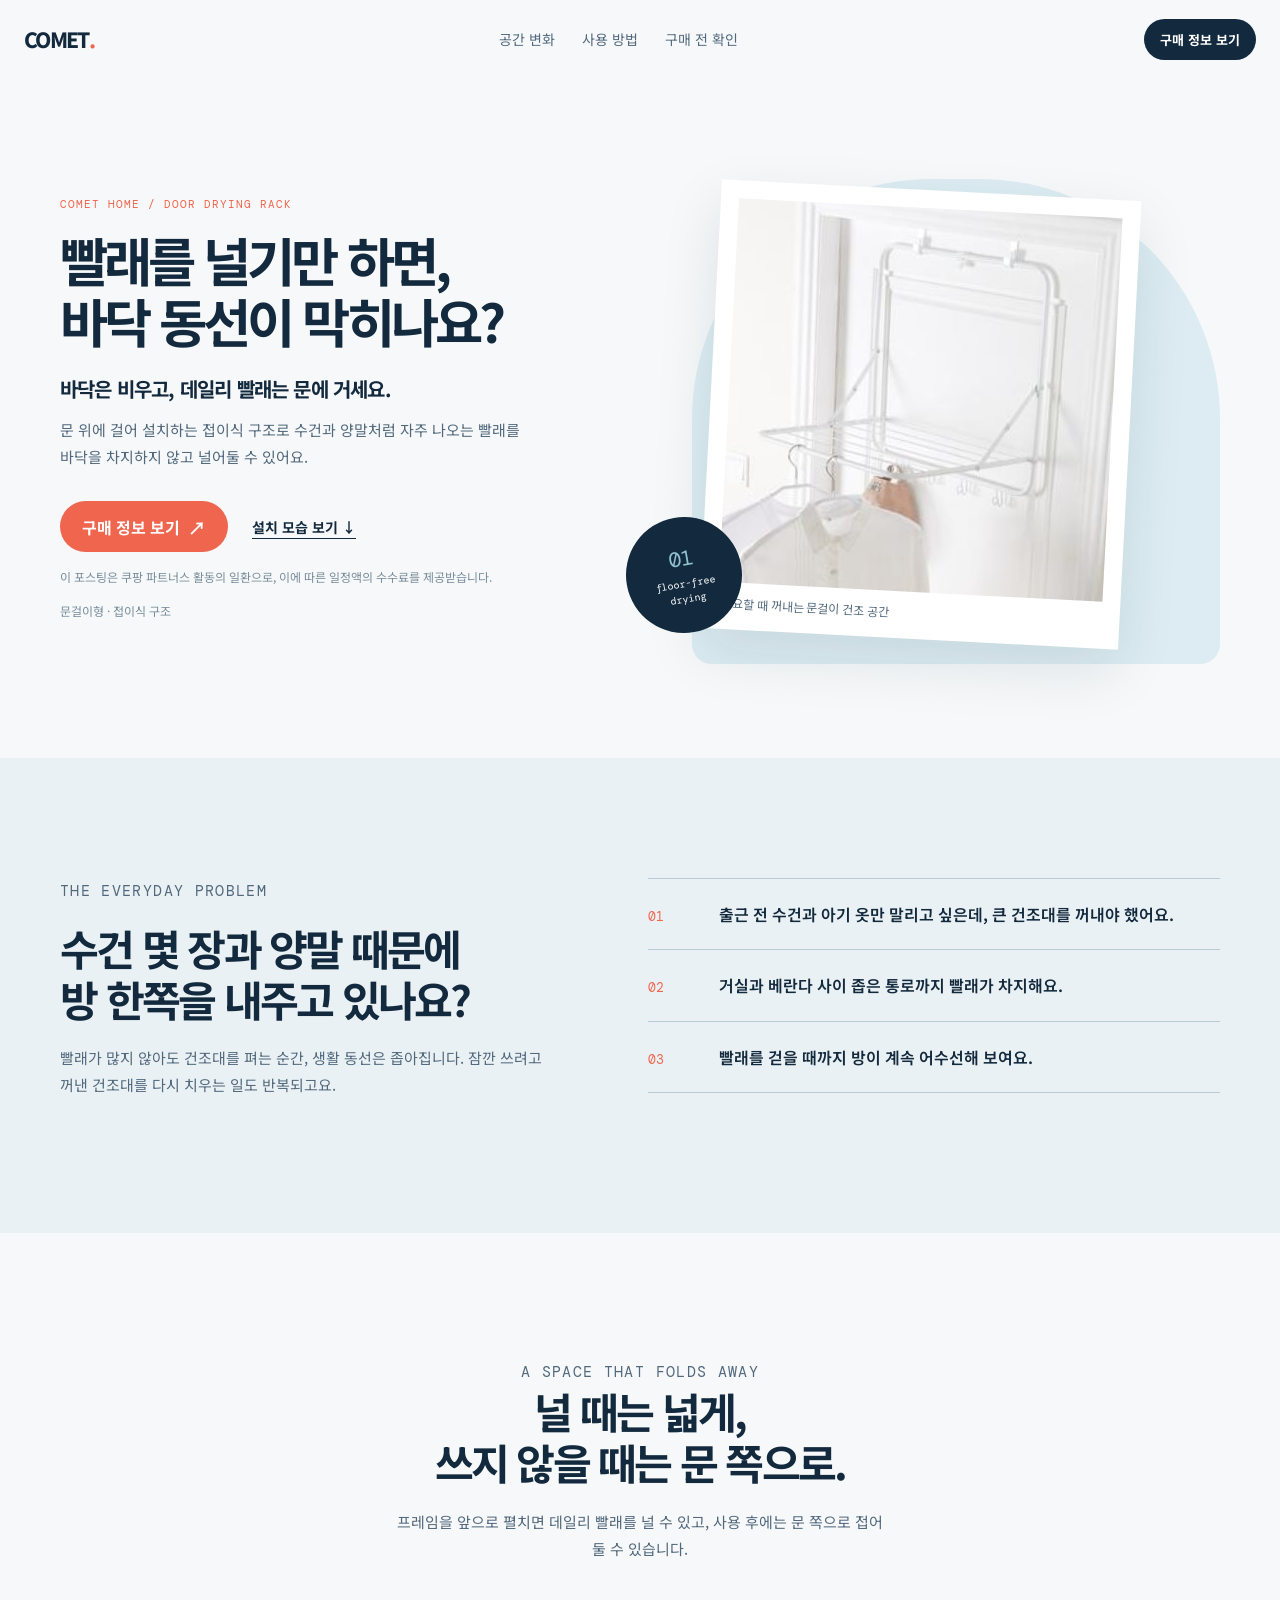
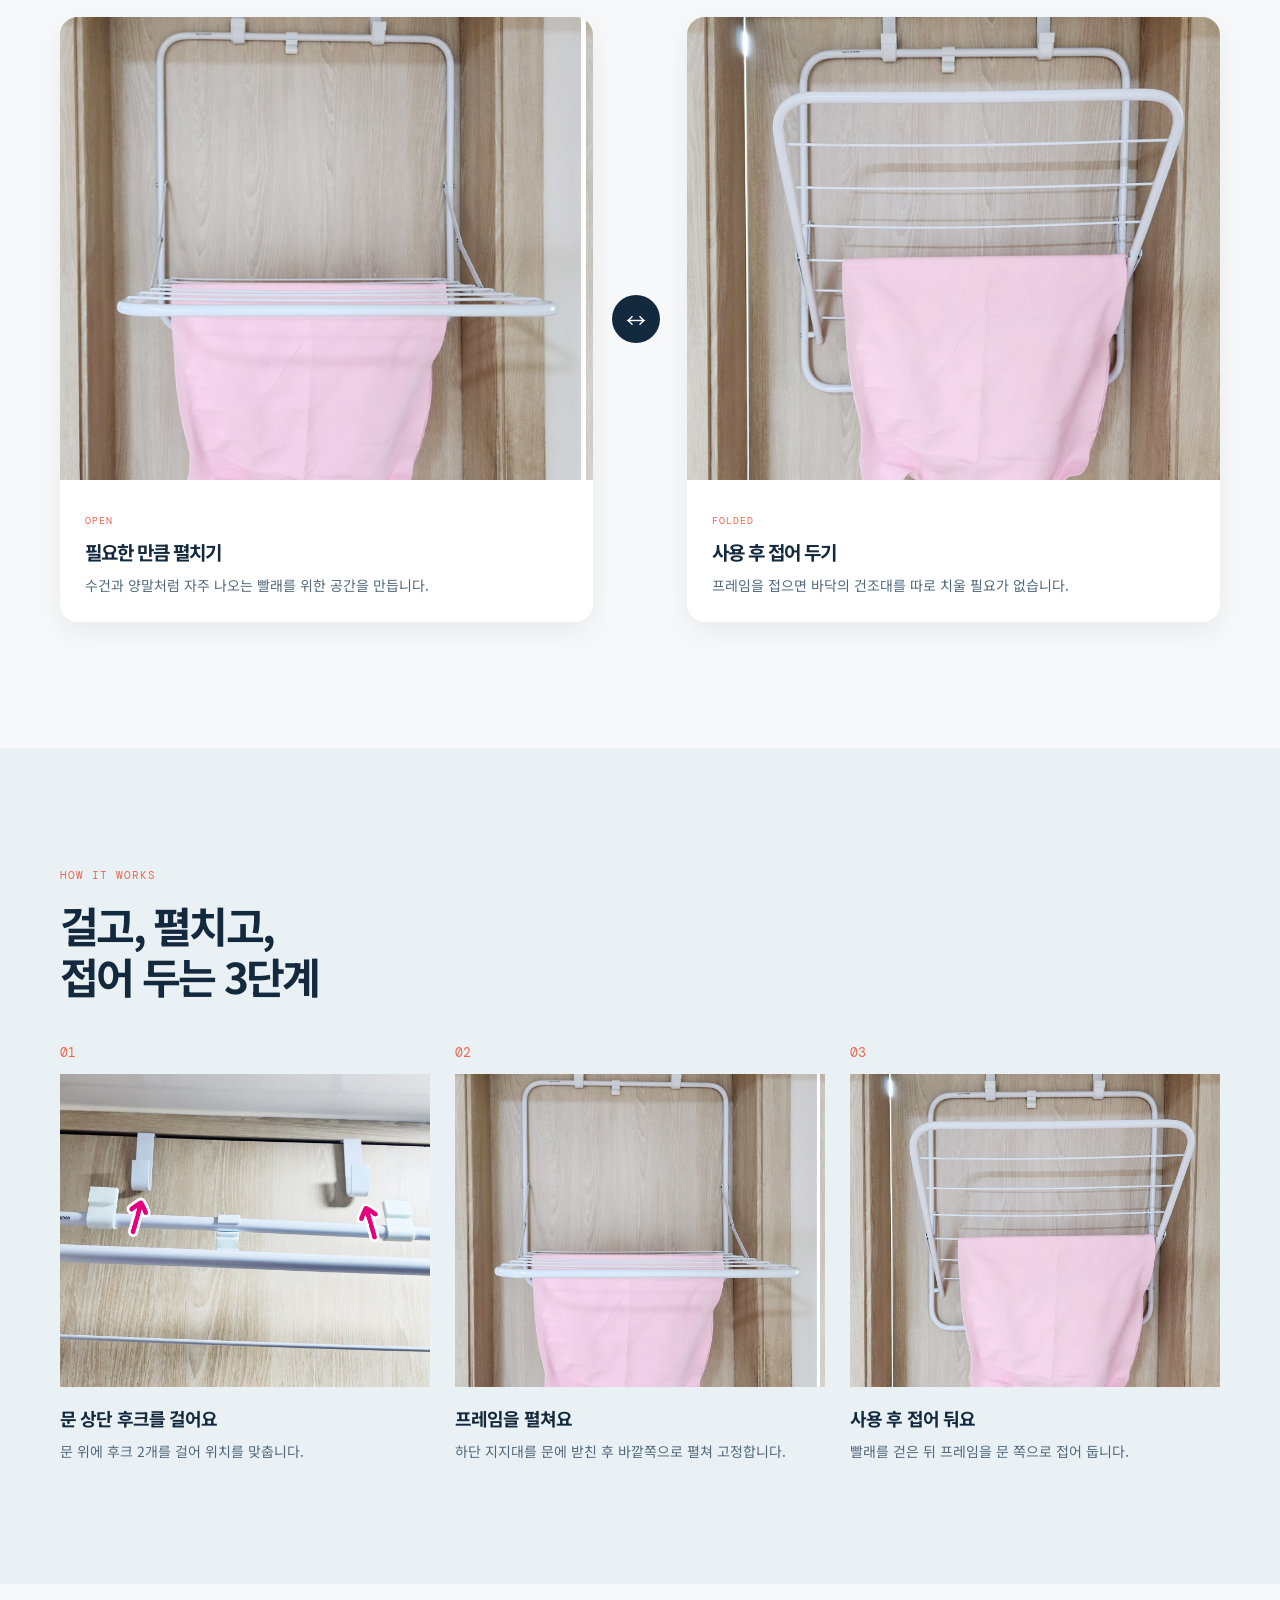
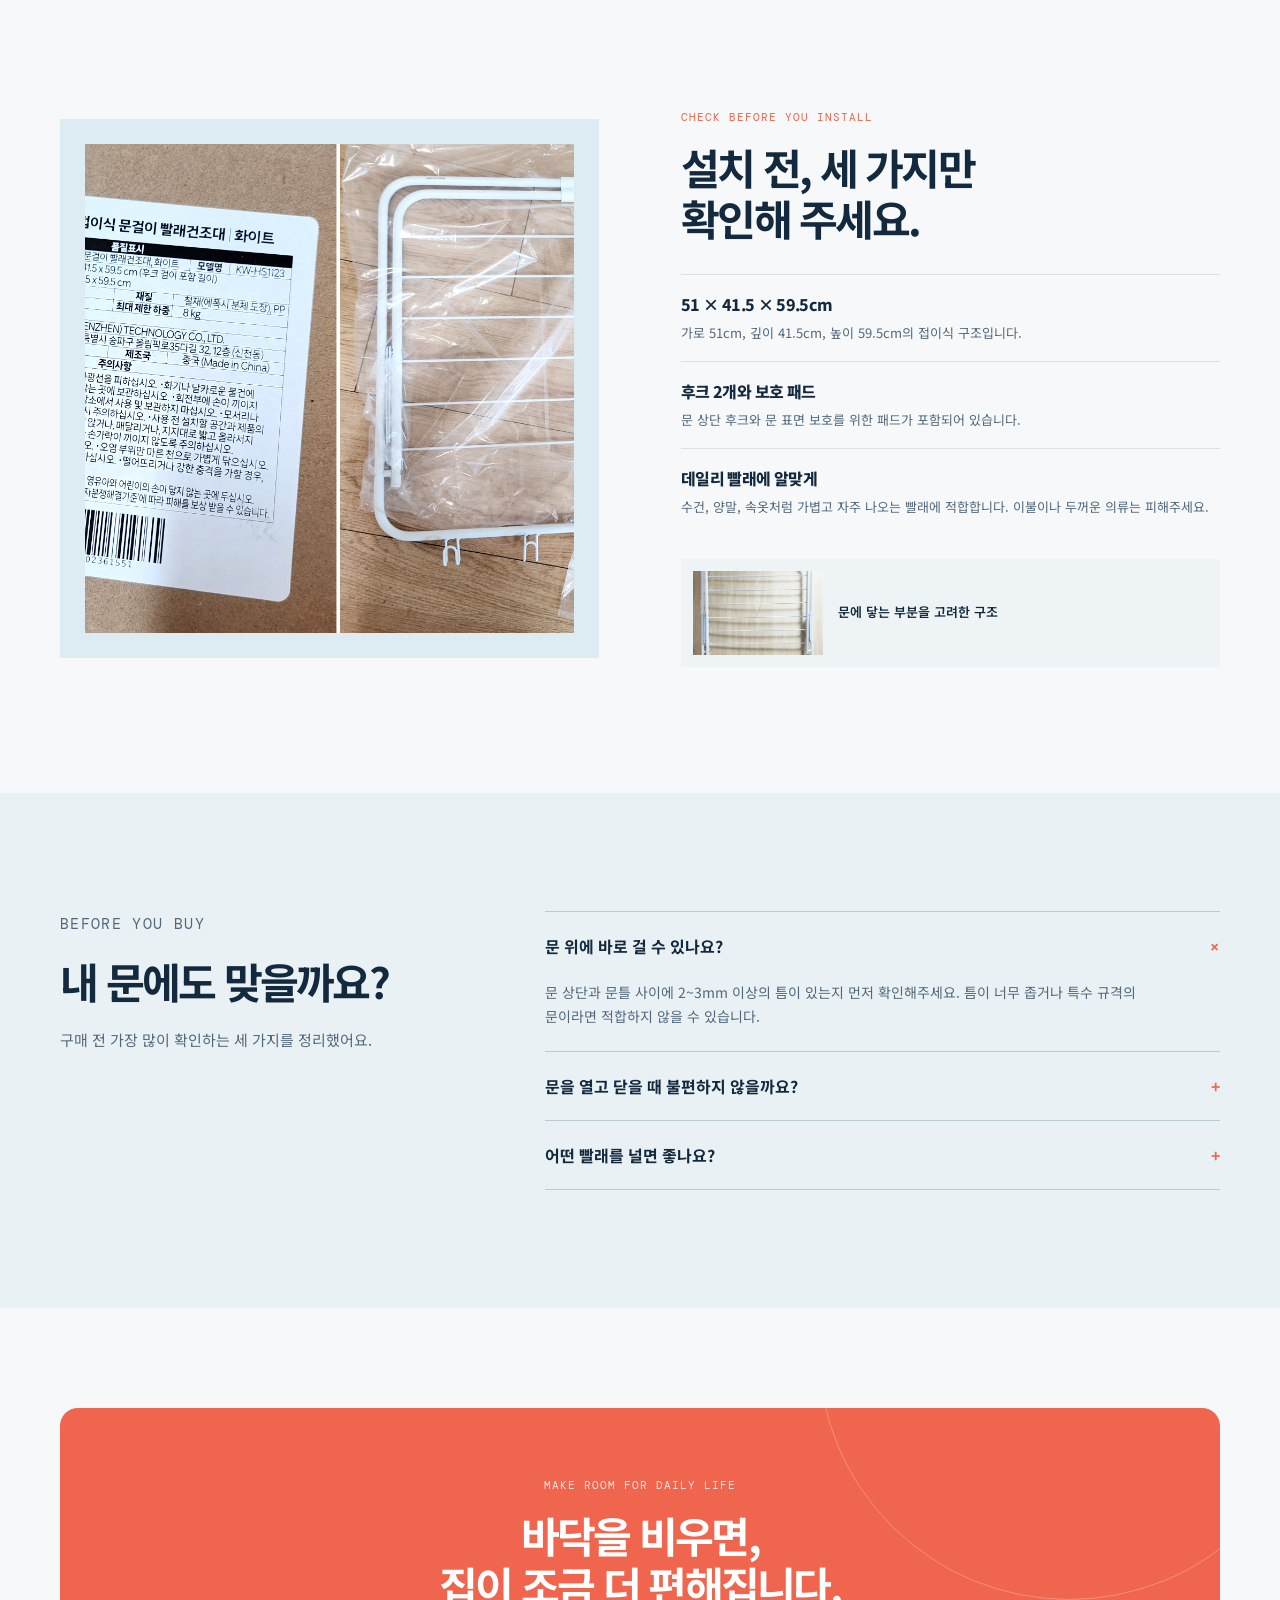
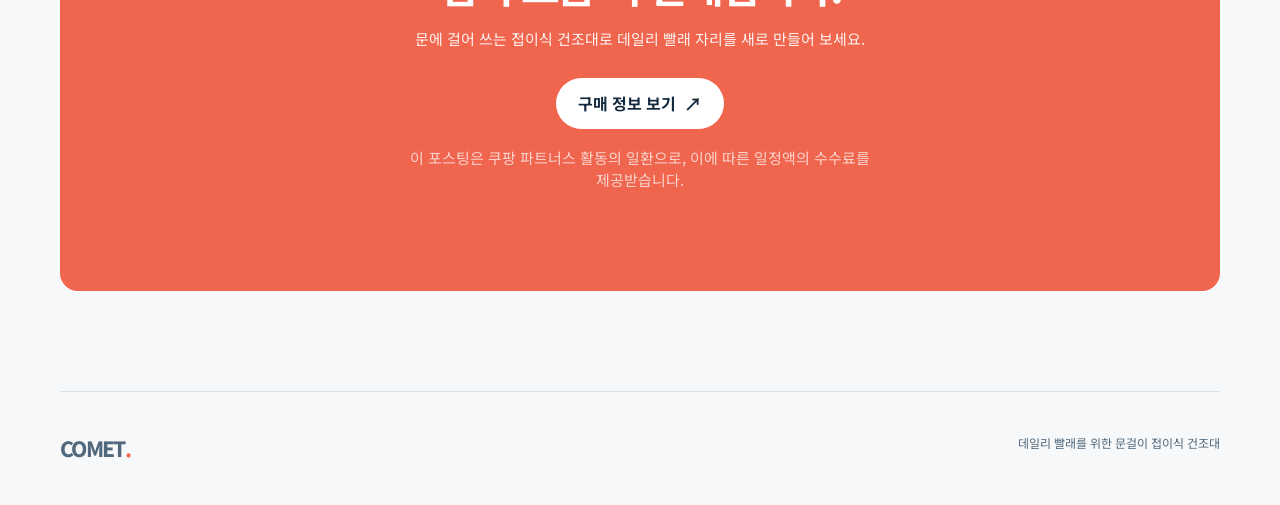
==== landing-page/index.html @ c82571a5 "Add files via upload" ====
<!doctype html>
<html lang="ko">
<head>
  <meta charset="utf-8">
  <meta name="viewport" content="width=device-width, initial-scale=1">
  <meta name="description" content="문에 걸어 바닥을 비우는 접이식 빨래건조대 소개 페이지">
  <title>COMET | 접이식 문걸이 빨래건조대</title>
  <link rel="preload" as="image" href="assets/product1-image1.png">
  <link rel="stylesheet" href="styles.css">
</head>
<body id="top">
  <a class="skip-link" href="#main">본문으로 건너뛰기</a>
  <header class="site-header">
    <a class="brand" href="#top" aria-label="COMET 첫 화면">COMET<span>.</span></a>
    <nav aria-label="페이지 탐색">
      <a href="#space-proof">공간 변화</a>
      <a href="#how-it-works">사용 방법</a>
      <a href="#faq">구매 전 확인</a>
    </nav>
    <button class="header-cta cta-btn" type="button" data-cta-location="header">구매 정보 보기</button>
  </header>

  <main id="main">
    <section class="hero section-shell" id="hero">
      <div class="hero-copy reveal">
        <p class="eyebrow">COMET HOME / DOOR DRYING RACK</p>
        <h1>빨래를 널기만 하면,<br>바닥 동선이 막히나요?</h1>
        <p class="hero-lead">바닥은 비우고, 데일리 빨래는 문에 거세요.</p>
        <p class="hero-description">문 위에 걸어 설치하는 접이식 구조로 수건과 양말처럼 자주 나오는 빨래를 바닥을 차지하지 않고 널어둘 수 있어요.</p>
        <div class="hero-actions">
          <a id="hero-cta" class="button button-primary cta-btn" href="https://www.coupang.com/vp/products/7745976872?vendorItemId=87919782252" target="_blank" rel="noopener sponsored" data-cta-location="hero">구매 정보 보기 <span aria-hidden="true">↗</span></a>
          <a class="text-link" href="#space-proof">설치 모습 보기 <span aria-hidden="true">↓</span></a>
        </div>
        <p class="partners-disclosure">이 포스팅은 쿠팡 파트너스 활동의 일환으로, 이에 따른 일정액의 수수료를 제공받습니다.</p>
        <p class="micro-note">문걸이형 · 접이식 구조</p>
      </div>
      <div class="hero-visual reveal reveal-delay">
        <div class="hero-arch"></div>
        <figure class="product-figure">
          <img src="assets/product1-image1.png" alt="문 위에 걸어 설치한 흰색 접이식 빨래건조대" data-fallback>
          <figcaption>필요할 때 꺼내는 문걸이 건조 공간</figcaption>
        </figure>
        <div class="visual-stamp"><span>01</span> floor-free<br>drying</div>
      </div>
    </section>

    <section class="pain-section" id="pain">
      <div class="section-shell pain-layout">
        <div class="pain-intro reveal">
          <p class="eyebrow">THE EVERYDAY PROBLEM</p>
          <h2>수건 몇 장과 양말 때문에<br>방 한쪽을 내주고 있나요?</h2>
          <p>빨래가 많지 않아도 건조대를 펴는 순간, 생활 동선은 좁아집니다. 잠깐 쓰려고 꺼낸 건조대를 다시 치우는 일도 반복되고요.</p>
        </div>
        <div class="pain-list reveal reveal-delay">
          <article><span>01</span><p>출근 전 수건과 아기 옷만 말리고 싶은데, 큰 건조대를 꺼내야 했어요.</p></article>
          <article><span>02</span><p>거실과 베란다 사이 좁은 통로까지 빨래가 차지해요.</p></article>
          <article><span>03</span><p>빨래를 걷을 때까지 방이 계속 어수선해 보여요.</p></article>
        </div>
      </div>
    </section>

    <section class="proof-section section-shell" id="space-proof">
      <div class="centered-heading reveal">
        <p class="eyebrow">A SPACE THAT FOLDS AWAY</p>
        <h2>널 때는 넓게,<br>쓰지 않을 때는 문 쪽으로.</h2>
        <p>프레임을 앞으로 펼치면 데일리 빨래를 널 수 있고, 사용 후에는 문 쪽으로 접어 둘 수 있습니다.</p>
      </div>
      <div class="comparison-grid">
        <article class="comparison-card reveal">
          <div class="crop-frame crop-left"><img src="assets/product1-detail-content2.png" alt="문에 설치한 건조대를 앞으로 펼친 모습" data-fallback></div>
          <div class="comparison-copy"><span>OPEN</span><h3>필요한 만큼 펼치기</h3><p>수건과 양말처럼 자주 나오는 빨래를 위한 공간을 만듭니다.</p></div>
        </article>
        <div class="comparison-mark" aria-hidden="true">↔</div>
        <article class="comparison-card reveal reveal-delay">
          <div class="crop-frame crop-right"><img src="assets/product1-detail-content2.png" alt="문 쪽으로 접어 둔 건조대 모습" data-fallback></div>
          <div class="comparison-copy"><span>FOLDED</span><h3>사용 후 접어 두기</h3><p>프레임을 접으면 바닥의 건조대를 따로 치울 필요가 없습니다.</p></div>
        </article>
      </div>
    </section>

    <section class="steps-section" id="how-it-works">
      <div class="section-shell">
        <div class="steps-heading reveal"><p class="eyebrow">HOW IT WORKS</p><h2>걸고, 펼치고,<br>접어 두는 3단계</h2></div>
        <div class="steps-grid">
          <article class="step reveal"><span class="step-number">01</span><div class="step-image crop-hook"><img src="assets/product1-detail-content3.png" alt="문 상단에 거는 건조대 후크" data-fallback></div><h3>문 상단 후크를 걸어요</h3><p>문 위에 후크 2개를 걸어 위치를 맞춥니다.</p></article>
          <article class="step reveal reveal-delay"><span class="step-number">02</span><div class="step-image crop-left"><img src="assets/product1-detail-content2.png" alt="밖으로 펼친 건조대 프레임" data-fallback></div><h3>프레임을 펼쳐요</h3><p>하단 지지대를 문에 받친 후 바깥쪽으로 펼쳐 고정합니다.</p></article>
          <article class="step reveal reveal-delay-2"><span class="step-number">03</span><div class="step-image crop-right"><img src="assets/product1-detail-content2.png" alt="문 쪽으로 접어 둔 건조대 프레임" data-fallback></div><h3>사용 후 접어 둬요</h3><p>빨래를 걷은 뒤 프레임을 문 쪽으로 접어 둡니다.</p></article>
        </div>
      </div>
    </section>

    <section class="spec-section section-shell" id="spec-proof">
      <div class="spec-image reveal"><img src="assets/product1-detail-content1.png" alt="접이식 문걸이 건조대 본체와 구성품" data-fallback></div>
      <div class="spec-content reveal reveal-delay">
        <p class="eyebrow">CHECK BEFORE YOU INSTALL</p>
        <h2>설치 전, 세 가지만<br>확인해 주세요.</h2>
        <dl>
          <div><dt>51 × 41.5 × 59.5cm</dt><dd>가로 51cm, 깊이 41.5cm, 높이 59.5cm의 접이식 구조입니다.</dd></div>
          <div><dt>후크 2개와 보호 패드</dt><dd>문 상단 후크와 문 표면 보호를 위한 패드가 포함되어 있습니다.</dd></div>
          <div><dt>데일리 빨래에 알맞게</dt><dd>수건, 양말, 속옷처럼 가볍고 자주 나오는 빨래에 적합합니다. 이불이나 두꺼운 의류는 피해주세요.</dd></div>
        </dl>
        <div class="spec-detail"><img src="assets/product1-detail-content4.png" alt="건조대 프레임과 하단 지지대 상세" data-fallback><span>문에 닿는 부분을 고려한 구조</span></div>
      </div>
    </section>

    <section class="faq-section" id="faq">
      <div class="section-shell faq-layout">
        <div class="faq-intro reveal"><p class="eyebrow">BEFORE YOU BUY</p><h2>내 문에도 맞을까요?</h2><p>구매 전 가장 많이 확인하는 세 가지를 정리했어요.</p></div>
        <div class="accordion reveal reveal-delay">
          <details open><summary>문 위에 바로 걸 수 있나요?<span aria-hidden="true">+</span></summary><p>문 상단과 문틀 사이에 2~3mm 이상의 틈이 있는지 먼저 확인해주세요. 틈이 너무 좁거나 특수 규격의 문이라면 적합하지 않을 수 있습니다.</p></details>
          <details><summary>문을 열고 닫을 때 불편하지 않을까요?<span aria-hidden="true">+</span></summary><p>보호 패드가 포함되어 있지만, 빨래를 널어 둔 상태에서 문을 세게 여닫는 환경에는 권장하지 않습니다.</p></details>
          <details><summary>어떤 빨래를 널면 좋나요?<span aria-hidden="true">+</span></summary><p>수건, 양말, 속옷처럼 가볍고 매일 나오는 빨래에 알맞습니다. 무거운 이불이나 두꺼운 의류에는 사용하지 마세요.</p></details>
        </div>
      </div>
    </section>

    <section class="final-section section-shell">
      <div class="final-card reveal">
        <p class="eyebrow">MAKE ROOM FOR DAILY LIFE</p>
        <h2>바닥을 비우면,<br>집이 조금 더 편해집니다.</h2>
        <p>문에 걸어 쓰는 접이식 건조대로 데일리 빨래 자리를 새로 만들어 보세요.</p>
        <a id="final-cta" class="button button-light cta-btn" href="https://www.coupang.com/vp/products/7745976872?vendorItemId=87919782252" target="_blank" rel="noopener sponsored" data-cta-location="final">구매 정보 보기 <span aria-hidden="true">↗</span></a>
        <p class="partners-disclosure partners-disclosure-light">이 포스팅은 쿠팡 파트너스 활동의 일환으로, 이에 따른 일정액의 수수료를 제공받습니다.</p>
      </div>
    </section>
  </main>
  <footer><a class="brand" href="#top">COMET<span>.</span></a><p>데일리 빨래를 위한 문걸이 접이식 건조대</p></footer>
  <div id="toast" class="toast" role="status" aria-live="polite">아직 준비 중입니다.</div>
  <script src="script.js"></script>
</body>
</html>
---- landing-page/styles.css ----
@import url('https://fonts.googleapis.com/css2?family=DM+Mono&family=Noto+Sans+KR:wght@400;500;600;700;800&display=swap');

:root { --ink:#13293d; --muted:#52697d; --paper:#f6f8f9; --white:#fff; --blue:#dcecf2; --line:#d7e1e6; --coral:#ef654d; --radius:18px; --shadow:0 22px 58px rgba(19,41,61,.10); }
* { box-sizing:border-box; }
html { scroll-behavior:smooth; }
body { margin:0; background:var(--paper); color:var(--ink); font-family:'Noto Sans KR',system-ui,sans-serif; word-break:keep-all; }
img { display:block; width:100%; }
a { color:inherit; text-decoration:none; } button { font:inherit; cursor:pointer; } .section-shell { width:min(1160px,calc(100% - 48px)); margin:auto; }
.skip-link { position:absolute; left:12px; top:-48px; z-index:20; background:var(--ink); color:#fff; padding:10px 14px; border-radius:8px; } .skip-link:focus { top:12px; }
.site-header { height:78px; width:min(1280px,calc(100% - 48px)); margin:auto; display:flex; align-items:center; justify-content:space-between; gap:24px; }
.brand { font-weight:800; letter-spacing:-.08em; font-size:21px; } .brand span { color:var(--coral); } nav { display:flex; gap:27px; font-size:14px; color:var(--muted); } nav a:hover,.text-link:hover { color:var(--coral); }
.header-cta { background:var(--ink); border:0; color:white; padding:11px 16px; border-radius:999px; font-size:13px; font-weight:700; }
.hero { min-height:680px; padding:76px 0 84px; display:grid; grid-template-columns:.9fr 1.1fr; align-items:center; gap:70px; }
.eyebrow { color:var(--coral); font:11px 'DM Mono',monospace; letter-spacing:.09em; margin:0 0 18px; } h1,h2,h3,p { margin-top:0; } h1 { letter-spacing:-.075em; font-size:clamp(39px,4.1vw,63px); line-height:1.16; margin-bottom:24px; } h2 { font-size:clamp(31px,3.3vw,49px); letter-spacing:-.065em; line-height:1.2; margin-bottom:20px; } .hero-lead { font-size:20px; font-weight:700; letter-spacing:-.04em; margin-bottom:13px; } .hero-description,.pain-intro>p,.centered-heading>p,.faq-intro>p { color:var(--muted); font-size:15px; line-height:1.8; max-width:500px; }
.hero-actions { margin-top:31px; display:flex; align-items:center; gap:24px; } .button { min-height:51px; padding:0 22px; border-radius:999px; font-weight:700; border:0; transition:transform .2s,background .2s; display:inline-flex; align-items:center; justify-content:center; } .button:hover,.header-cta:hover { transform:translateY(-2px); } .button:active,.header-cta:active { transform:translateY(1px); } .button-primary { background:var(--coral); color:#fff; } .button span { margin-left:8px; font-size:18px; } .text-link { font-size:14px; font-weight:700; text-decoration:underline; text-underline-offset:5px; } .partners-disclosure { color:#788d9b; font-size:12px; line-height:1.5; margin:16px 0 0; } .partners-disclosure-light { color:rgba(255,255,255,0.78); margin:18px auto 0; max-width:480px; } .micro-note { color:#788d9b; margin-top:16px; font-size:12px; }
.hero-visual { position:relative; min-height:500px; display:flex; align-items:center; justify-content:center; } .hero-arch { position:absolute; inset:15px 0 0 12%; border-radius:240px 240px 20px 20px; background:var(--blue); } .product-figure { position:relative; z-index:1; width:min(420px,78%); margin:0; padding:18px; background:white; box-shadow:var(--shadow); transform:rotate(3deg); } .product-figure img { aspect-ratio:1; object-fit:cover; } figcaption { padding:12px 3px 0; font-size:12px; color:var(--muted); } .visual-stamp { position:absolute; z-index:2; bottom:31px; left:1%; width:116px; height:116px; border-radius:50%; background:var(--ink); color:white; display:grid; place-content:center; text-align:center; font:10px/1.5 'DM Mono',monospace; transform:rotate(-10deg); } .visual-stamp span { color:#91c3d3; font-size:21px; }
.pain-section,.steps-section,.faq-section { background:#eaf1f4; } .pain-layout { padding:120px 0; display:grid; grid-template-columns:.95fr 1.05fr; gap:70px; align-items:start; } .pain-list { border-top:1px solid #b8cbd5; } .pain-list article { border-bottom:1px solid #b8cbd5; display:grid; grid-template-columns:58px 1fr; gap:13px; padding:22px 0; align-items:baseline; } .pain-list span,.step-number { color:var(--coral); font:13px 'DM Mono',monospace; } .pain-list p { margin:0; font-size:16px; line-height:1.65; font-weight:600; }
.proof-section { padding:126px 0; } .centered-heading { text-align:center; max-width:640px; margin:0 auto 55px; } .centered-heading>p { margin:0 auto; } .comparison-grid { display:grid; grid-template-columns:1fr 56px 1fr; align-items:center; gap:19px; } .comparison-card { background:var(--white); overflow:hidden; border-radius:var(--radius); box-shadow:0 10px 28px rgba(19,41,61,.06); } .crop-frame { aspect-ratio:1.15; overflow:hidden; background:#e8eff1; } .crop-frame img,.step-image img { width:200%; height:100%; max-width:none; object-fit:cover; } .crop-left img { object-position:left center; transform:translateX(0); } .crop-right img { object-position:right center; transform:translateX(-50%); } .comparison-copy { padding:25px; } .comparison-copy span { color:var(--coral); font:10px 'DM Mono',monospace; letter-spacing:.1em; } .comparison-copy h3 { font-size:19px; letter-spacing:-.05em; margin:9px 0; } .comparison-copy p { margin:0; color:var(--muted); font-size:14px; line-height:1.65; } .comparison-mark { width:48px; height:48px; border-radius:50%; display:grid; place-items:center; background:var(--ink); color:white; font-size:20px; }
.steps-section { padding:120px 0; } .steps-heading { margin-bottom:42px; } .steps-grid { display:grid; grid-template-columns:repeat(3,1fr); gap:25px; } .step { position:relative; } .step-number { display:block; margin-bottom:13px; } .step-image { overflow:hidden; aspect-ratio:1.18; background:white; margin-bottom:18px; } .crop-hook img { width:200%; max-width:none; object-fit:cover; object-position:right top; transform:translateX(-50%); } .step h3 { margin:0 0 9px; font-size:18px; letter-spacing:-.05em; } .step p { margin:0; color:var(--muted); font-size:14px; line-height:1.7; }
.spec-section { padding:126px 0; display:grid; grid-template-columns:1fr 1fr; gap:82px; align-items:center; } .spec-image { background:var(--blue); padding:25px; } .spec-image img { aspect-ratio:1; object-fit:cover; } .spec-content dl { margin:31px 0 23px; } .spec-content dl div { border-top:1px solid var(--line); padding:17px 0; } .spec-content dt { font-size:16px; font-weight:800; letter-spacing:-.04em; margin-bottom:6px; } .spec-content dd { margin:0; color:var(--muted); font-size:13px; line-height:1.7; } .spec-detail { display:grid; grid-template-columns:130px 1fr; gap:15px; align-items:center; background:#eef4f6; padding:12px; } .spec-detail img { height:84px; object-fit:cover; } .spec-detail span { font-size:13px; font-weight:600; line-height:1.55; }
.faq-section { padding:118px 0; } .faq-layout { display:grid; grid-template-columns:.75fr 1.25fr; gap:80px; } .accordion { border-top:1px solid #b8cbd5; } details { border-bottom:1px solid #b8cbd5; } summary { list-style:none; padding:22px 0; cursor:pointer; font-size:16px; font-weight:700; display:flex; justify-content:space-between; gap:15px; } summary::-webkit-details-marker { display:none; } summary span { color:var(--coral); transition:transform .2s; } details[open] summary span { transform:rotate(45deg); } details p { margin:0; padding:0 38px 22px 0; color:var(--muted); font-size:14px; line-height:1.75; }
.final-section { padding:100px 0; } .final-card { background:var(--coral); border-radius:var(--radius); padding:70px 48px; text-align:center; color:white; position:relative; overflow:hidden; } .final-card::after { content:''; position:absolute; width:500px; height:500px; border:1px solid rgba(255,255,255,.28); border-radius:50%; top:-310px; right:-100px; } .final-card .eyebrow { color:#fff; opacity:.84; } .final-card h2 { margin-bottom:17px; } .final-card p:not(.eyebrow) { font-size:15px; opacity:.92; margin-bottom:29px; } .button-light { background:white; color:var(--ink); position:relative; z-index:1; } footer { width:min(1160px,calc(100% - 48px)); margin:auto; border-top:1px solid var(--line); min-height:114px; display:flex; align-items:center; justify-content:space-between; color:var(--muted); font-size:12px; }
.toast { position:fixed; z-index:30; left:50%; bottom:26px; transform:translate(-50%,25px); opacity:0; padding:13px 19px; border-radius:999px; background:var(--ink); color:#fff; font-size:14px; pointer-events:none; transition:.25s ease; box-shadow:var(--shadow); } .toast.is-visible { opacity:1; transform:translate(-50%,0); }
.image-fallback { min-height:180px; display:grid; place-items:center; color:#718695; font-size:14px; background:#e8eff1; }
.reveal { opacity:0; transform:translateY(18px); transition:opacity .6s ease,transform .6s ease; } .reveal.is-visible { opacity:1; transform:none; } .reveal-delay { transition-delay:.12s; } .reveal-delay-2 { transition-delay:.22s; }
@media (prefers-reduced-motion:reduce) { html { scroll-behavior:auto; } *,*::before,*::after { animation-duration:.01ms!important; transition-duration:.01ms!important; } .reveal { opacity:1; transform:none; } }
@media (max-width:760px) { .section-shell,.site-header,footer { width:min(100% - 32px,600px); } .site-header { height:67px; } nav { display:none; } .header-cta { padding:9px 12px; font-size:12px; } .hero { min-height:auto; padding:51px 0 70px; grid-template-columns:1fr; gap:36px; } h1 { font-size:38px; } .hero-actions { flex-direction:column; align-items:stretch; gap:17px; } .button { width:100%; } .hero-visual { min-height:390px; order:2; } .product-figure { width:77%; } .pain-layout,.spec-section,.faq-layout { grid-template-columns:1fr; gap:38px; padding:75px 0; } .proof-section { padding:77px 0; } .comparison-grid { grid-template-columns:1fr; gap:16px; } .comparison-mark { margin:auto; transform:rotate(90deg); } .steps-section,.faq-section { padding:75px 0; } .steps-grid { grid-template-columns:1fr; gap:39px; } .step-image { aspect-ratio:1.35; } .spec-section { padding:76px 0; } .spec-image { width:88%; } .faq-layout { gap:29px; } .final-section { padding:70px 0; } .final-card { padding:51px 22px; } .final-card h2 { font-size:34px; } footer { min-height:110px; align-items:flex-start; flex-direction:column; justify-content:center; gap:9px; } }
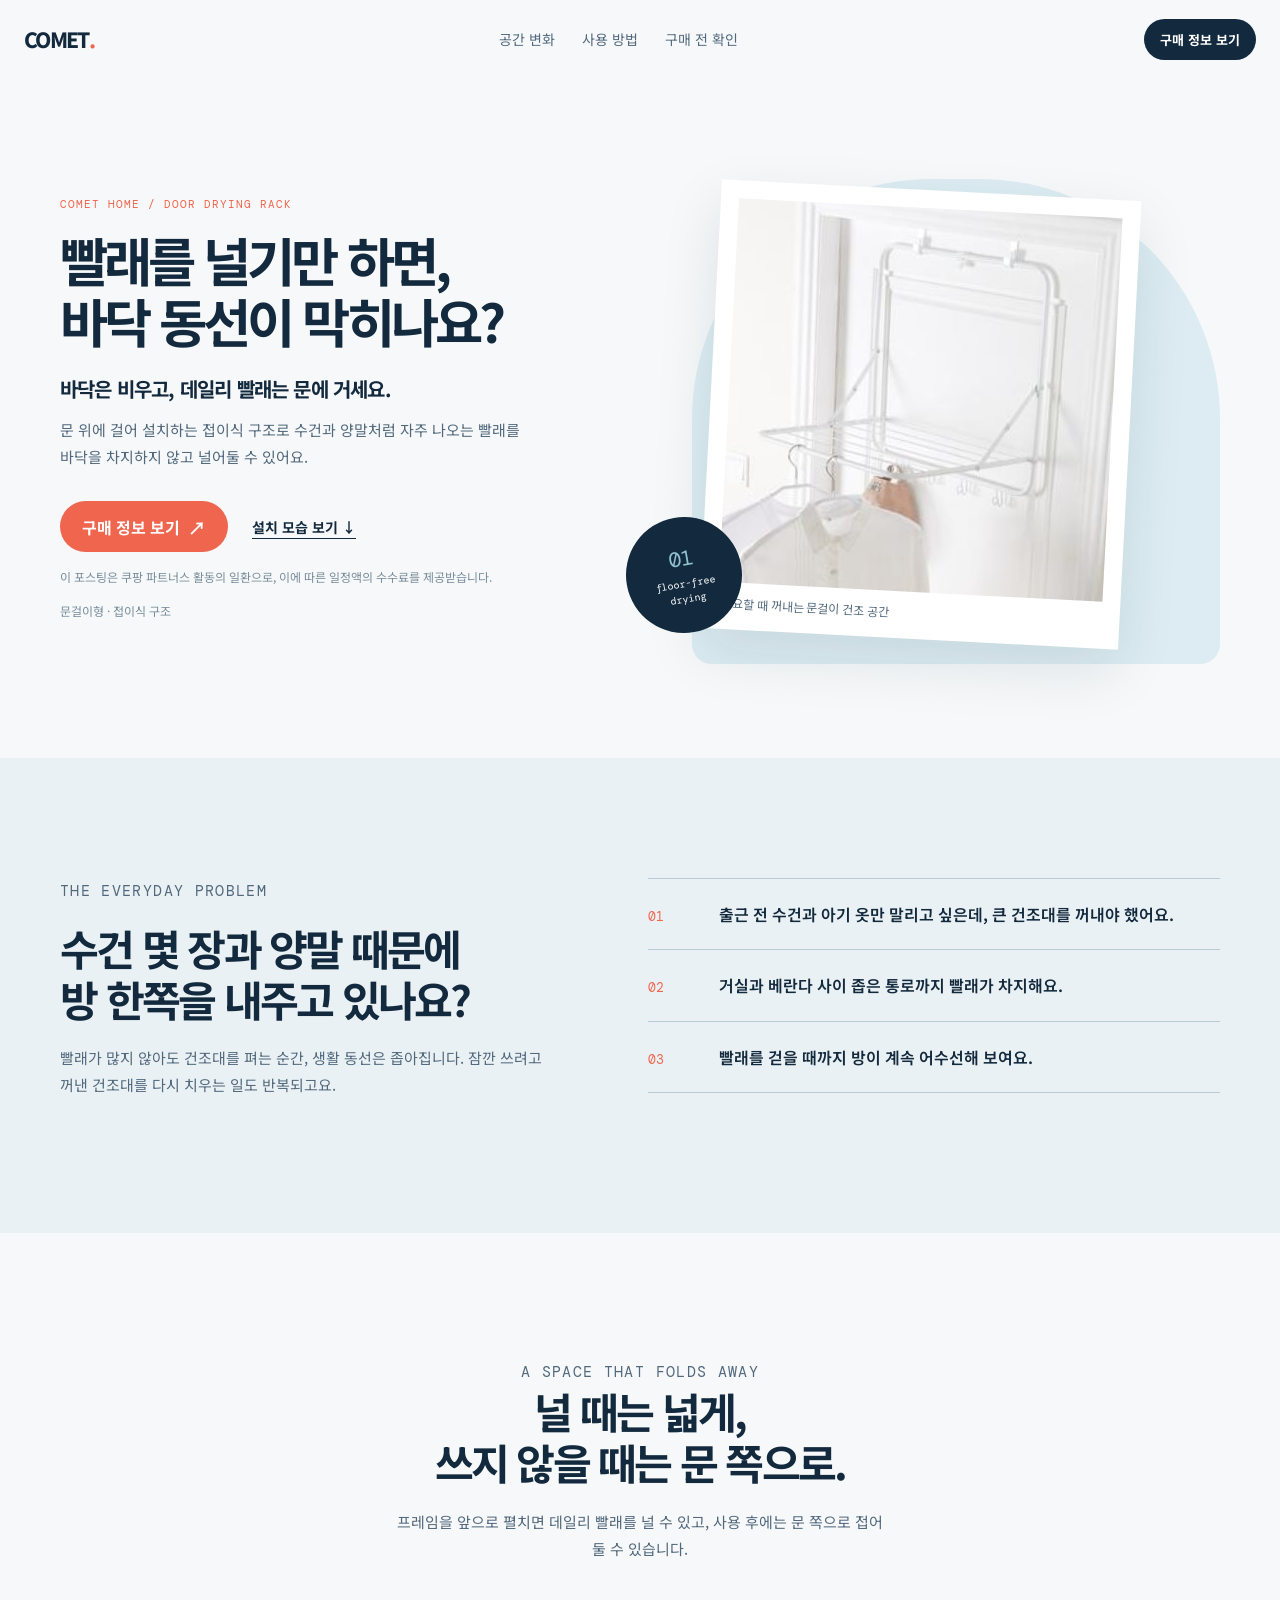
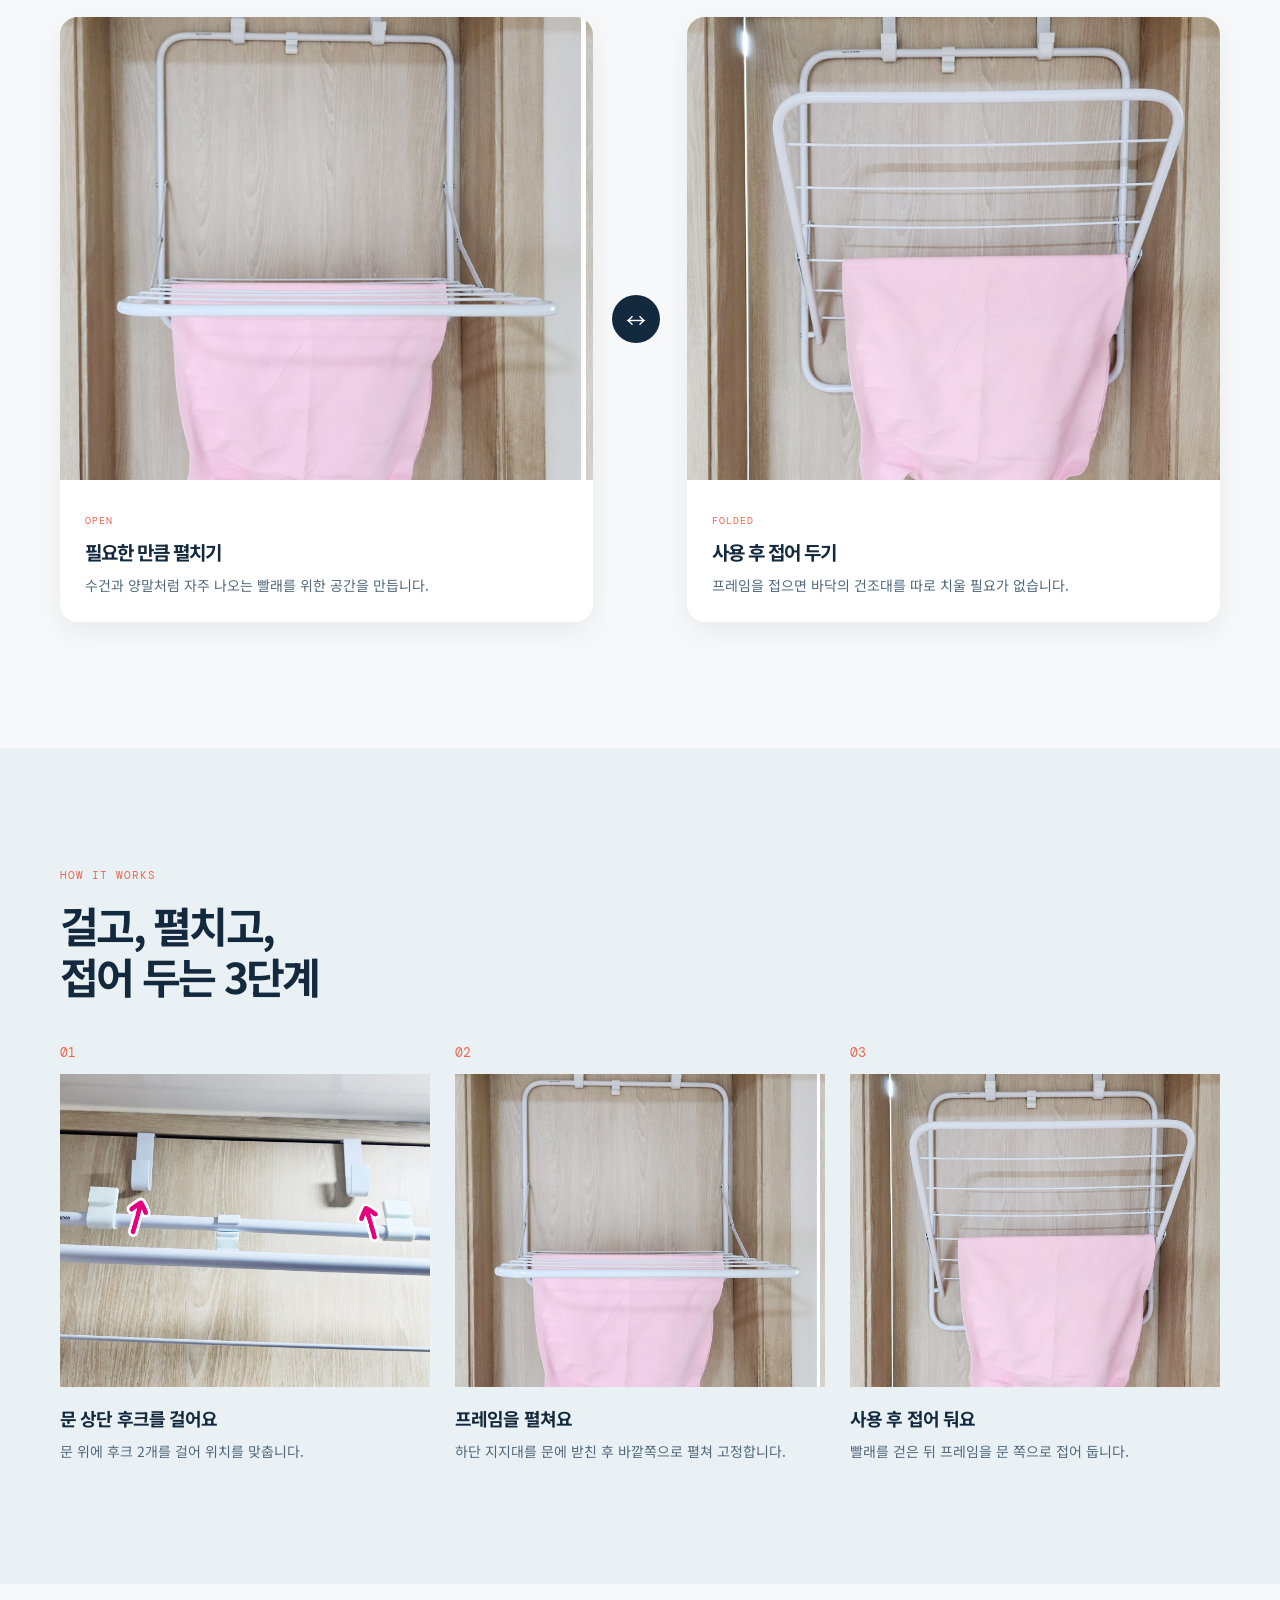
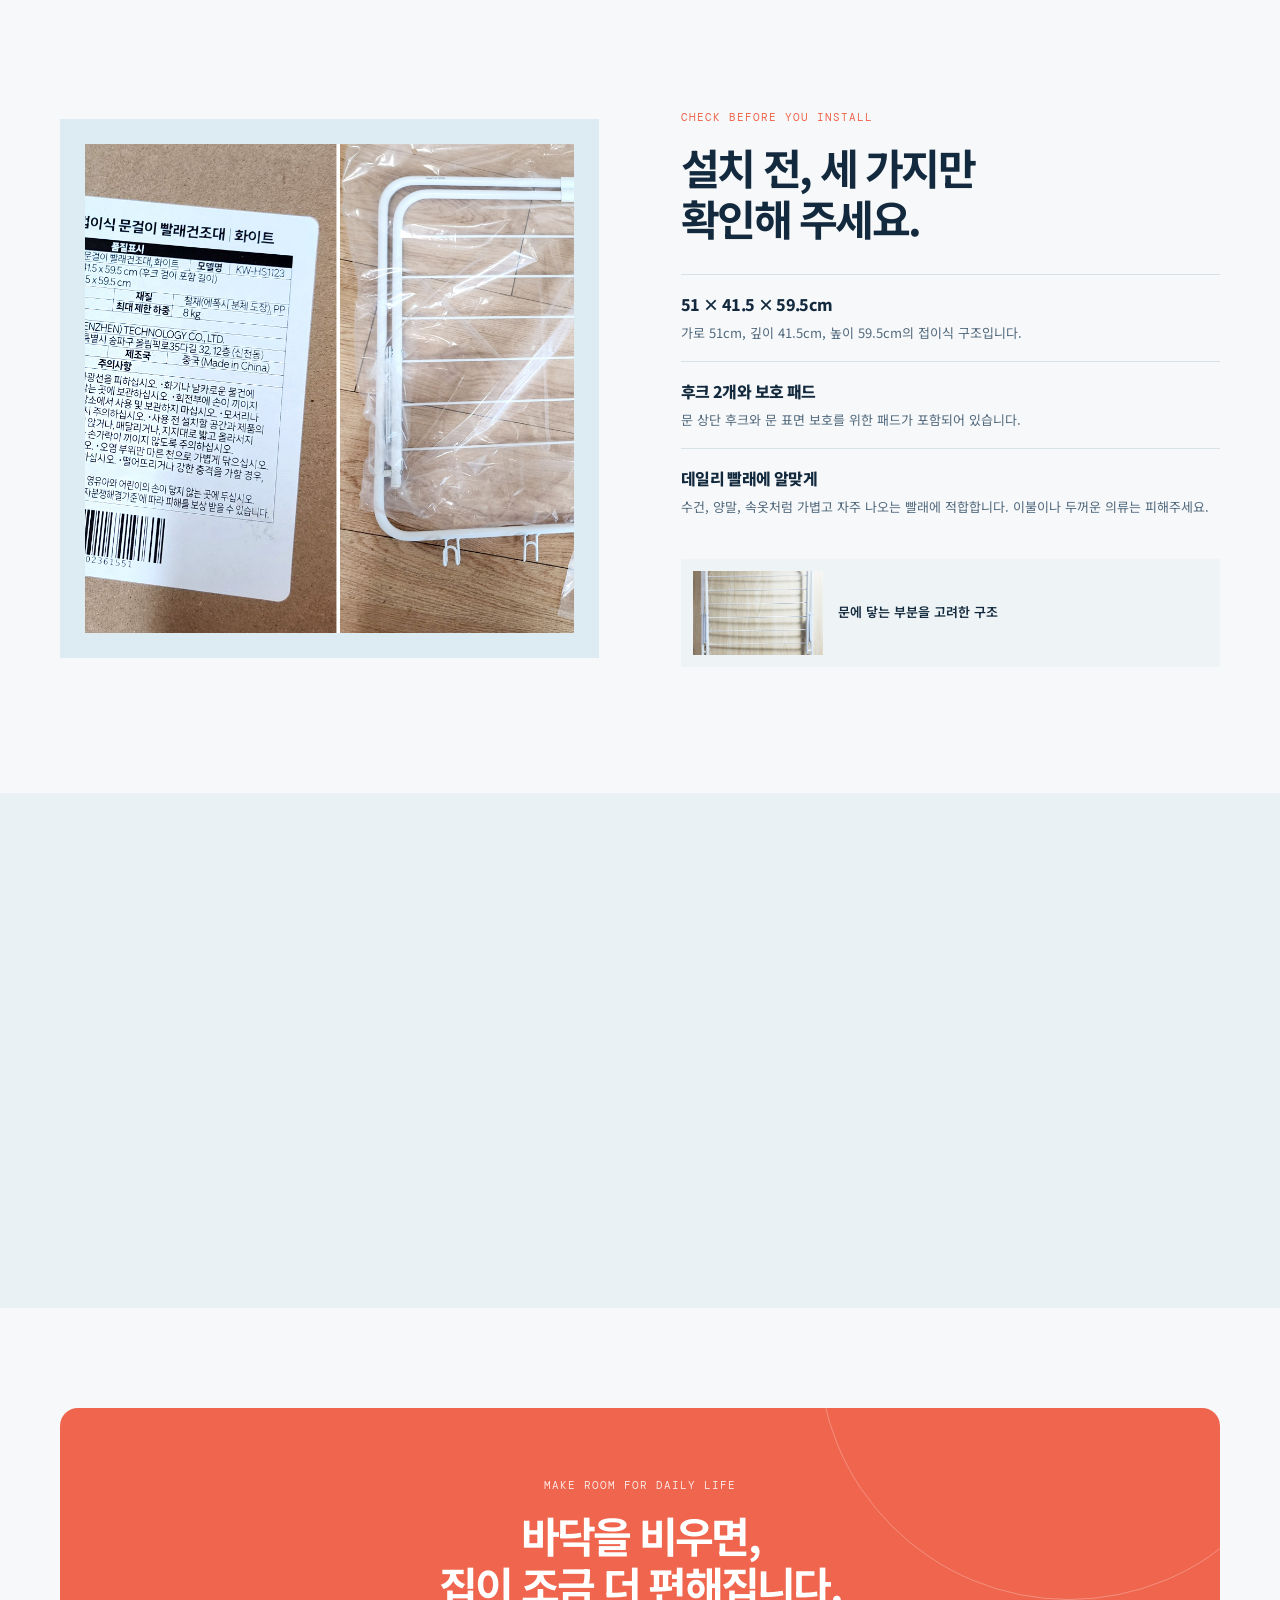
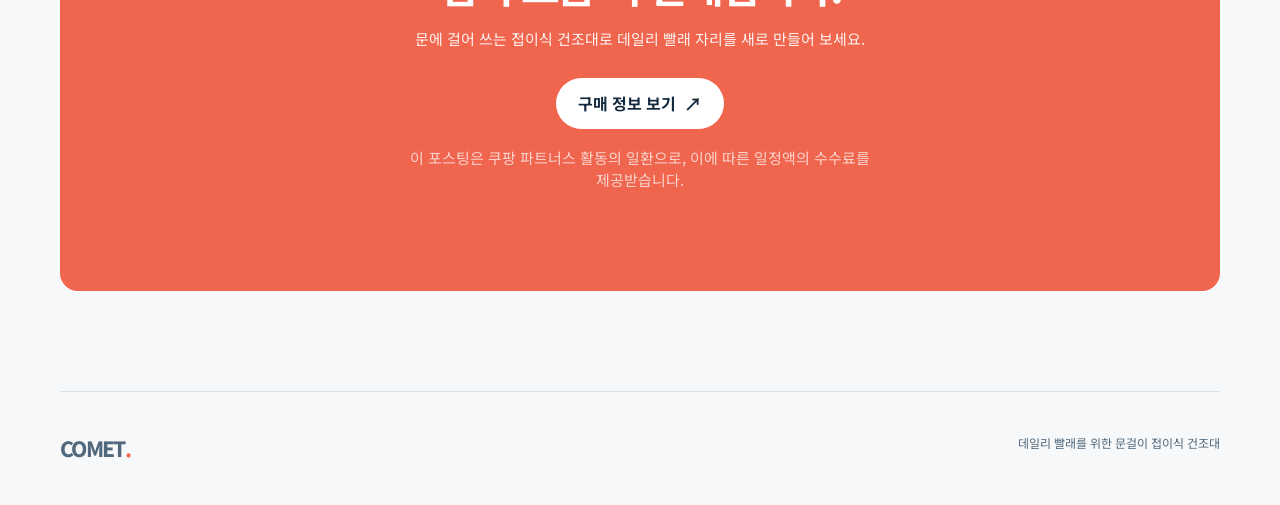
==== commit ea771a1e: "Add files via upload" ====
--- a/landing-page/index.html
+++ b/landing-page/index.html
@@ -1,6 +1,15 @@
 <!doctype html>
 <html lang="ko">
 <head>
+  <!-- Google tag (gtag.js) -->
+  <script async src="https://www.googletagmanager.com/gtag/js?id=G-2RBDY36MX3"></script>
+  <script>
+    window.dataLayer = window.dataLayer || [];
+    function gtag(){dataLayer.push(arguments);}
+    gtag('js', new Date());
+
+    gtag('config', 'G-2RBDY36MX3');
+  </script>
   <meta charset="utf-8">
   <meta name="viewport" content="width=device-width, initial-scale=1">
   <meta name="description" content="문에 걸어 바닥을 비우는 접이식 빨래건조대 소개 페이지">
